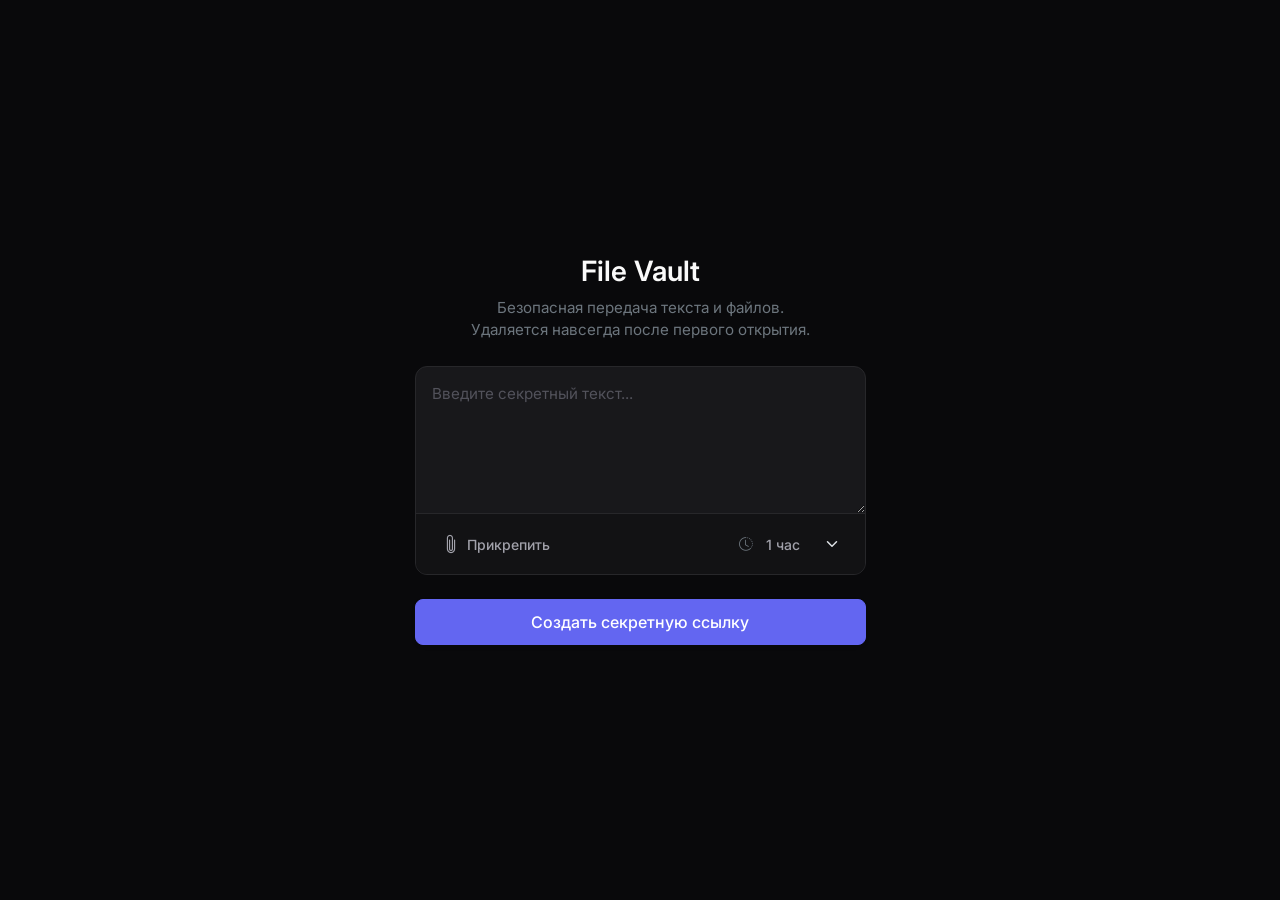
==== static/index.html @ 573c17c8 "feat: add file upload support and redesign frontend with Bootstrap tabs" ====
<!doctype html>
<html lang="ru" data-bs-theme="dark">
<head>
  <meta charset="utf-8">
  <meta name="viewport" content="width=device-width, initial-scale=1">
  <title>File Vault</title>
  <link href="https://cdn.jsdelivr.net/npm/bootstrap@5.3.3/dist/css/bootstrap.min.css" rel="stylesheet">
  <link href="https://cdn.jsdelivr.net/npm/bootstrap-icons@1.11.3/font/bootstrap-icons.min.css" rel="stylesheet">
  <link href="css/style.css" rel="stylesheet">
</head>
<body>
  <main class="container d-flex flex-column justify-content-center flex-grow-1 py-5">
    <div class="row justify-content-center">
      <div class="col-12 col-md-8 col-lg-6 col-xl-5">

        <div class="mb-4 text-center">
          <h1 class="h3 fw-semibold mb-2">File Vault</h1>
          <p class="text-secondary mb-0" style="font-size: 0.95rem;">
            Безопасная передача текста и файлов.<br>
            Удаляется навсегда после первого открытия.
          </p>
        </div>

        <form id="create-form" novalidate>
          <div class="editor-container mb-4">

            <textarea
              class="form-control form-control-plain w-100"
              id="content"
              rows="5"
              placeholder="Введите секретный текст..."
            ></textarea>

            <div class="editor-toolbar">

              <!-- Контейнер для кнопки и чипа -->
              <div>
                <button type="button" class="btn btn-link btn-attach" id="attach-btn">
                  <i class="bi bi-paperclip fs-5"></i> Прикрепить
                </button>
                <input type="file" id="file" class="visually-hidden">

                <div id="file-chip" class="d-none">
                  <div class="file-pill">
                    <i class="bi bi-file-earmark-text text-secondary"></i>
                    <span id="file-name" class="text-truncate" style="max-width: 150px;"></span>
                    <button type="button" class="btn-close btn-close-white" id="file-clear" aria-label="Удалить"></button>
                  </div>
                </div>
              </div>

              <!-- Выбор времени -->
              <div class="d-flex align-items-center">
                <i class="bi bi-clock-history text-secondary ms-2" style="font-size: 0.85rem;"></i>
                <select class="form-select form-select-sm ttl-select" id="ttl">
                  <option value="300">5 минут</option>
                  <option value="3600" selected>1 час</option>
                  <option value="86400">1 день</option>
                  <option value="604800">7 дней</option>
                </select>
              </div>

            </div>
          </div>

          <button type="submit" class="btn btn-primary w-100 shadow-sm">
            Создать секретную ссылку
          </button>
        </form>

        <!-- Блок результата -->
        <div id="result" class="result-box mt-4 d-none">
          <label class="form-label text-secondary small fw-medium mb-2">Ссылка готова к отправке</label>
          <div class="input-group result-input-group mb-2">
            <input type="text" id="result-link" class="form-control" readonly>
            <button class="btn btn-copy" id="copy-btn" type="button" title="Скопировать ссылку">
              <i class="bi bi-copy"></i>
            </button>
          </div>
          <div class="text-secondary small">
            <i class="bi bi-info-circle me-1"></i> Ссылка сгорит сразу после перехода по ней.
          </div>
        </div>

        <div id="error" class="alert alert-danger mt-4 d-none border-0" style="background-color: #3f191f; color: #fecdd3;" role="alert"></div>

      </div>
    </div>
  </main>

  <script src="https://cdn.jsdelivr.net/npm/bootstrap@5.3.3/dist/js/bootstrap.bundle.min.js"></script>
  <script src="js/app.js"></script>
</body>
</html>
---- static/css/style.css ----
@import url('https://fonts.googleapis.com/css2?family=Inter:wght@400;500;600&display=swap');

:root, [data-bs-theme="dark"] {
  /* Базовые цвета в стиле Zinc/Slate */
  --bs-body-bg: #09090b;
  --bs-body-color: #fafafa;
  --bs-secondary-color: #a1a1aa;
  --bs-border-color: #27272a;

  /* Акцентный цвет (индиго) */
  --bs-primary: #6366f1;
  --bs-primary-rgb: 99, 102, 241;

  --bs-font-sans-serif: 'Inter', system-ui, -apple-system, sans-serif;
}

body {
  font-family: var(--bs-font-sans-serif);
  min-height: 100vh;
  display: flex;
  flex-direction: column;
  background-color: var(--bs-body-bg);
  -webkit-font-smoothing: antialiased;
}

/* Композитный блок (Поле ввода + Тулбар) */
.editor-container {
  background-color: #18181b;
  border: 1px solid var(--bs-border-color);
  border-radius: 12px;
  transition: border-color 0.2s ease, box-shadow 0.2s ease;
  overflow: hidden;
}

.editor-container:focus-within {
  border-color: var(--bs-primary);
  box-shadow: 0 0 0 3px rgba(var(--bs-primary-rgb), 0.15);
}

.form-control-plain {
  background-color: transparent;
  border: none;
  color: var(--bs-body-color);
  padding: 1rem;
  font-size: 0.95rem;
  line-height: 1.5;
  resize: vertical;
}

.form-control-plain:focus {
  background-color: transparent;
  box-shadow: none;
  color: var(--bs-body-color);
}

.form-control-plain::placeholder {
  color: #52525b;
}

.form-control-plain:disabled {
  background-color: transparent;
  color: #52525b;
}

/* Тулбар под полем ввода */
.editor-toolbar {
  display: flex;
  align-items: center;
  justify-content: space-between;
  padding: 0.5rem 0.75rem;
  border-top: 1px solid var(--bs-border-color);
  background-color: #121214;
}

/* Кнопка прикрепления */
.btn-attach {
  color: var(--bs-secondary-color);
  text-decoration: none;
  font-size: 0.875rem;
  font-weight: 500;
  padding: 0.375rem 0.75rem;
  border-radius: 6px;
  transition: all 0.2s;
  display: inline-flex;
  align-items: center;
  gap: 0.375rem;
}

.btn-attach:hover {
  color: var(--bs-body-color);
  background-color: #27272a;
}

/* Селект времени */
.ttl-select {
  background-color: transparent;
  border: 1px solid transparent;
  color: var(--bs-secondary-color);
  font-size: 0.875rem;
  font-weight: 500;
  padding: 0.375rem 2rem 0.375rem 0.75rem;
  cursor: pointer;
  transition: all 0.2s;
}

.ttl-select:hover {
  color: var(--bs-body-color);
}

.ttl-select:focus {
  border-color: var(--bs-border-color);
  box-shadow: none;
}

/* Файловый чип */
.file-pill {
  display: inline-flex;
  align-items: center;
  gap: 0.5rem;
  background-color: #27272a;
  padding: 0.375rem 0.75rem;
  border-radius: 6px;
  font-size: 0.875rem;
  color: var(--bs-body-color);
}

.file-pill .btn-close {
  font-size: 0.5rem;
  opacity: 0.7;
}

/* Основная кнопка */
.btn-primary {
  --bs-btn-bg: var(--bs-primary);
  --bs-btn-border-color: var(--bs-primary);
  --bs-btn-hover-bg: #4f46e5;
  --bs-btn-hover-border-color: #4f46e5;
  --bs-btn-active-bg: #4338ca;
  font-weight: 500;
  padding: 0.625rem 1rem;
  border-radius: 8px;
}

/* Поле с результатом */
.result-box {
  background-color: #18181b;
  border: 1px solid var(--bs-border-color);
  border-radius: 12px;
  padding: 1.25rem;
}

.result-input-group {
  background-color: #09090b;
  border: 1px solid var(--bs-border-color);
  border-radius: 8px;
  overflow: hidden;
}

#result-link {
  background-color: transparent;
  border: none;
  font-family: ui-monospace, SFMono-Regular, Menlo, Monaco, Consolas, monospace;
  font-size: 0.875rem;
  color: var(--bs-primary);
}

#result-link:focus {
  box-shadow: none;
}

.btn-copy {
  border: none;
  background: transparent;
  color: var(--bs-secondary-color);
  padding: 0.5rem 1rem;
  border-left: 1px solid var(--bs-border-color);
  border-radius: 0;
}

.btn-copy:hover {
  background-color: #27272a;
  color: var(--bs-body-color);
}
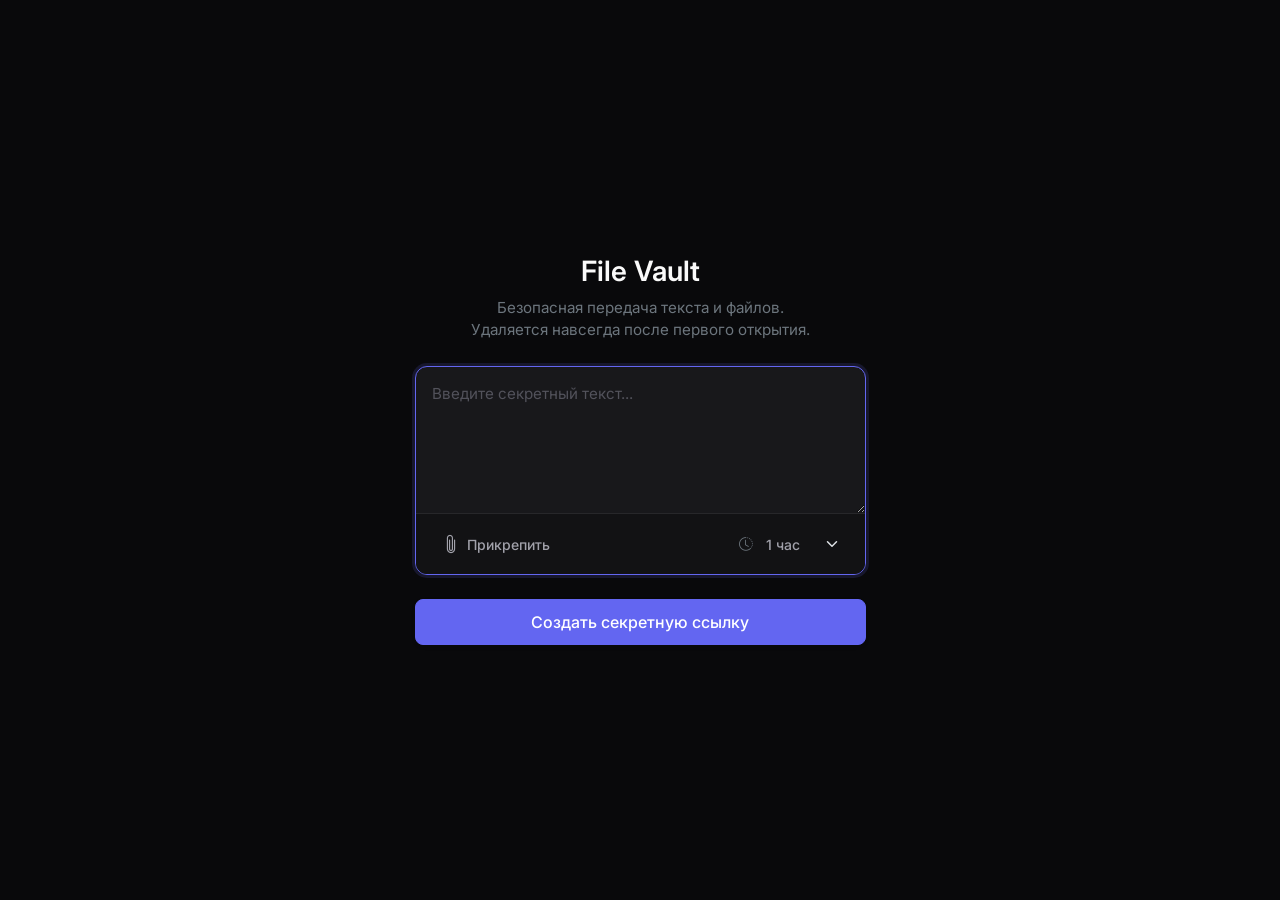
==== commit 37100224: "polish: add favicon, keyboard shortcuts and accessibility focus states" ====
--- a/static/index.html
+++ b/static/index.html
@@ -3,9 +3,24 @@
 <head>
   <meta charset="utf-8">
   <meta name="viewport" content="width=device-width, initial-scale=1">
+  <meta name="color-scheme" content="dark">
   <title>File Vault</title>
-  <link href="https://cdn.jsdelivr.net/npm/bootstrap@5.3.3/dist/css/bootstrap.min.css" rel="stylesheet">
-  <link href="https://cdn.jsdelivr.net/npm/bootstrap-icons@1.11.3/font/bootstrap-icons.min.css" rel="stylesheet">
+  <link
+    rel="icon"
+    href="data:image/svg+xml,%3Csvg xmlns='http://www.w3.org/2000/svg' viewBox='0 0 16 16'%3E%3Crect width='16' height='16' rx='4' fill='%236366f1'/%3E%3Cpath d='M8 3a2.5 2.5 0 0 0-2.5 2.5V7H5a1 1 0 0 0-1 1v4a1 1 0 0 0 1 1h6a1 1 0 0 0 1-1V8a1 1 0 0 0-1-1h-.5V5.5A2.5 2.5 0 0 0 8 3zm1.5 4h-3V5.5a1.5 1.5 0 0 1 3 0V7z' fill='white'/%3E%3C/svg%3E"
+  >
+  <link
+    href="https://cdn.jsdelivr.net/npm/bootstrap@5.3.3/dist/css/bootstrap.min.css"
+    rel="stylesheet"
+    integrity="sha384-QWTKZyjpPEjISv5WaRU9OFeRpok6YctnYmDr5pNlyT2bRjXh0JMhjY6hW+ALEwIH"
+    crossorigin="anonymous"
+  >
+  <link
+    href="https://cdn.jsdelivr.net/npm/bootstrap-icons@1.11.3/font/bootstrap-icons.min.css"
+    rel="stylesheet"
+    integrity="sha384-XGjxtQfXaH2tnPFa9x+ruJTuLE3Aa6LhHSWRr1XeTyhezb4abCG4ccI5AkVDxqC+"
+    crossorigin="anonymous"
+  >
   <link href="css/style.css" rel="stylesheet">
 </head>
 <body>
@@ -29,6 +44,7 @@
               id="content"
               rows="5"
               placeholder="Введите секретный текст..."
+              autofocus
             ></textarea>
 
             <div class="editor-toolbar">
@@ -82,13 +98,17 @@
           </div>
         </div>
 
-        <div id="error" class="alert alert-danger mt-4 d-none border-0" style="background-color: #3f191f; color: #fecdd3;" role="alert"></div>
+        <div id="error" class="alert alert-danger-soft mt-4 d-none border-0" role="alert"></div>
 
       </div>
     </div>
   </main>
 
-  <script src="https://cdn.jsdelivr.net/npm/bootstrap@5.3.3/dist/js/bootstrap.bundle.min.js"></script>
+  <script
+    src="https://cdn.jsdelivr.net/npm/bootstrap@5.3.3/dist/js/bootstrap.bundle.min.js"
+    integrity="sha384-YvpcrYf0tY3lHB60NNkmXc5s9fDVZLESaAA55NDzOxhy9GkcIdslK1eN7N6jIeHz"
+    crossorigin="anonymous"
+  ></script>
   <script src="js/app.js"></script>
 </body>
 </html>
--- a/static/css/style.css
+++ b/static/css/style.css
@@ -112,6 +112,12 @@
   box-shadow: none;
 }
 
+.btn-attach:focus-visible,
+.ttl-select:focus-visible {
+  outline: none;
+  box-shadow: 0 0 0 3px rgba(var(--bs-primary-rgb), 0.35);
+}
+
 /* Файловый чип */
 .file-pill {
   display: inline-flex;
@@ -181,3 +187,9 @@
   background-color: #27272a;
   color: var(--bs-body-color);
 }
+
+/* Мягкое предупреждение под danger-палитру Zinc */
+.alert-danger-soft {
+  background-color: #3f191f;
+  color: #fecdd3;
+}
